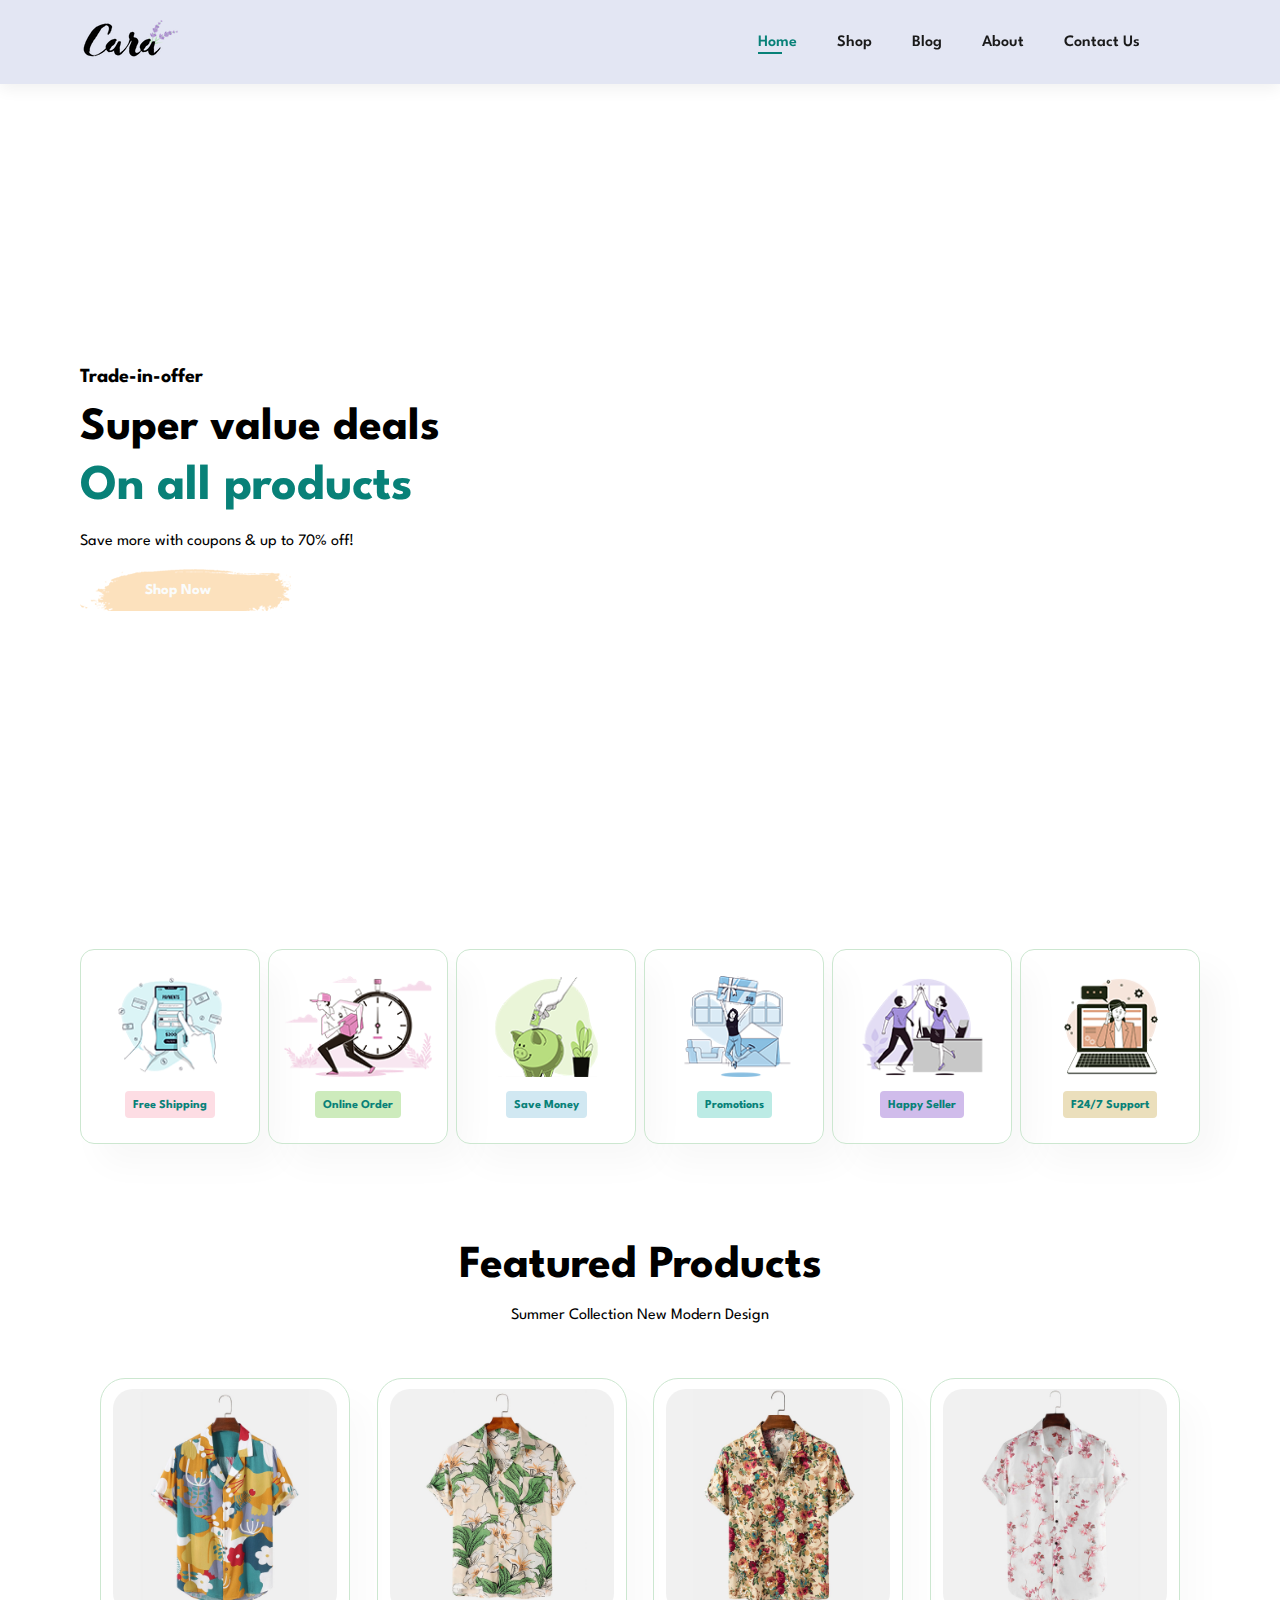
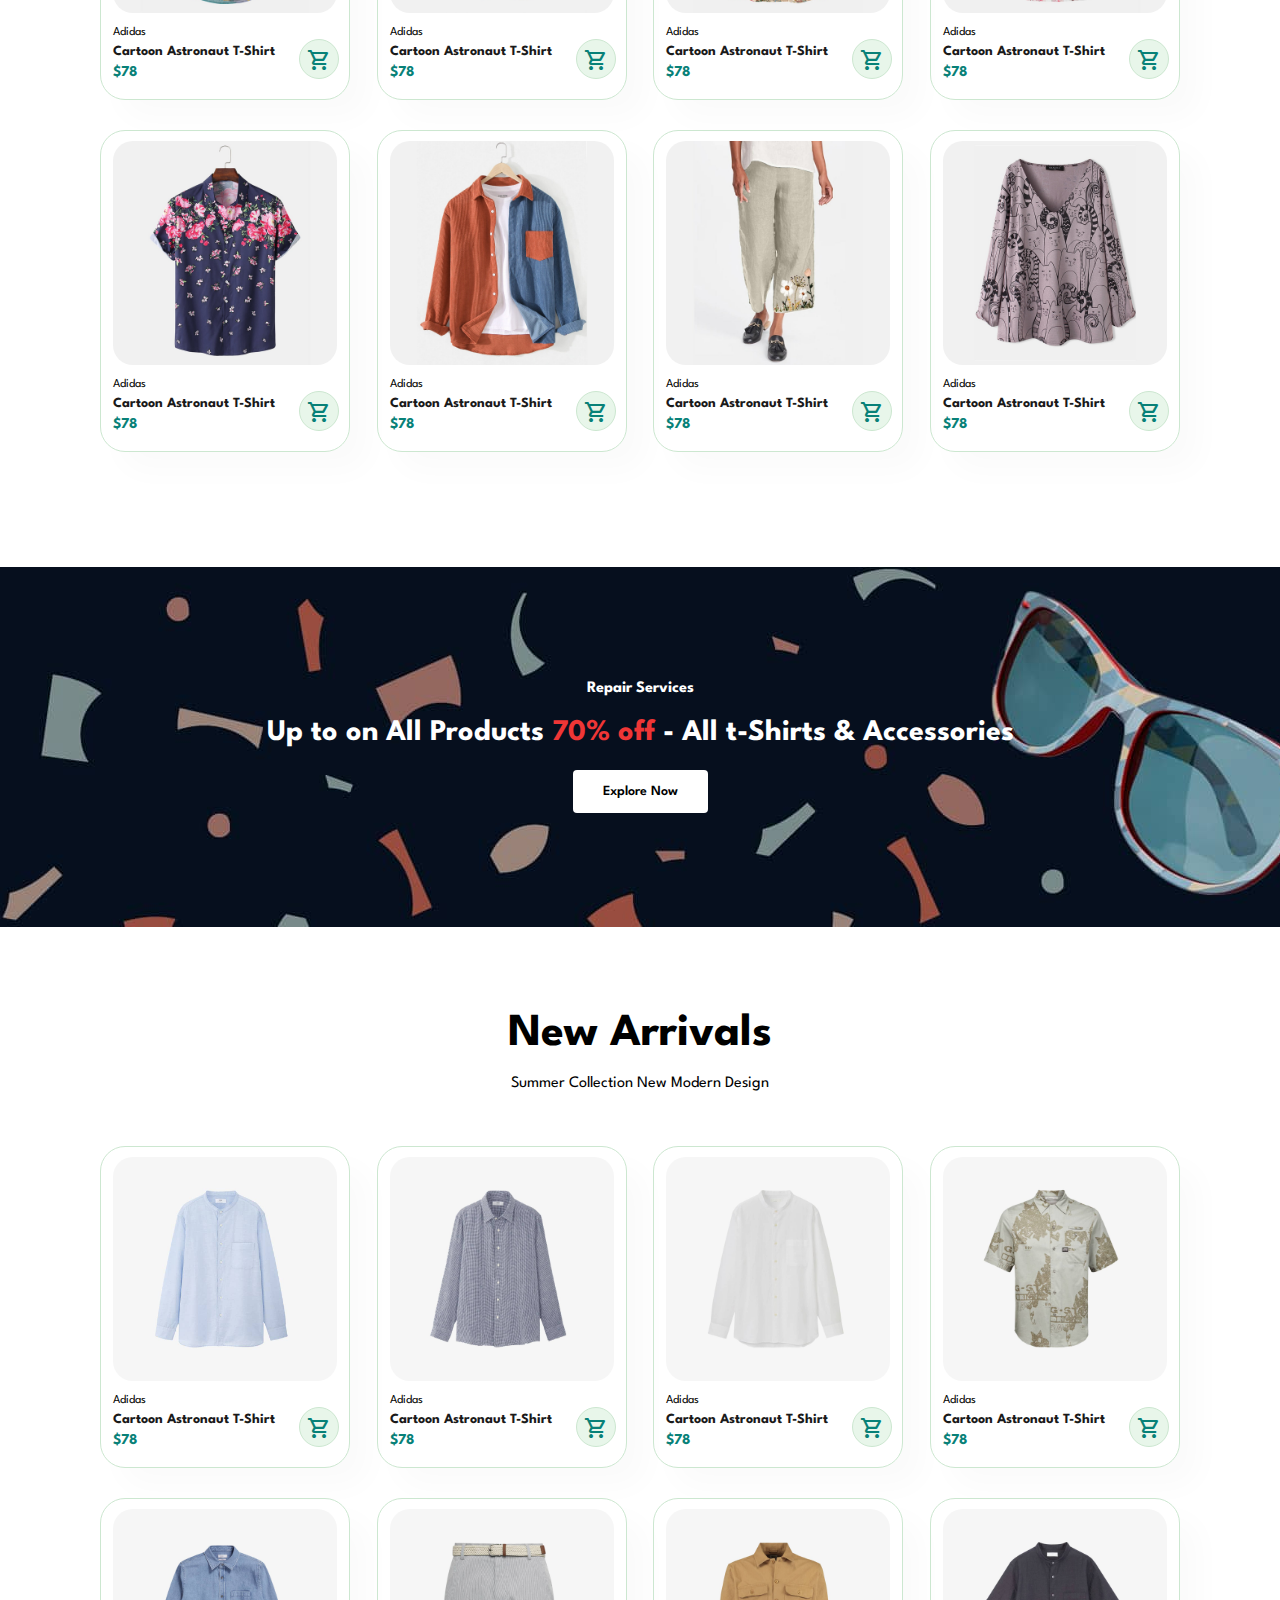
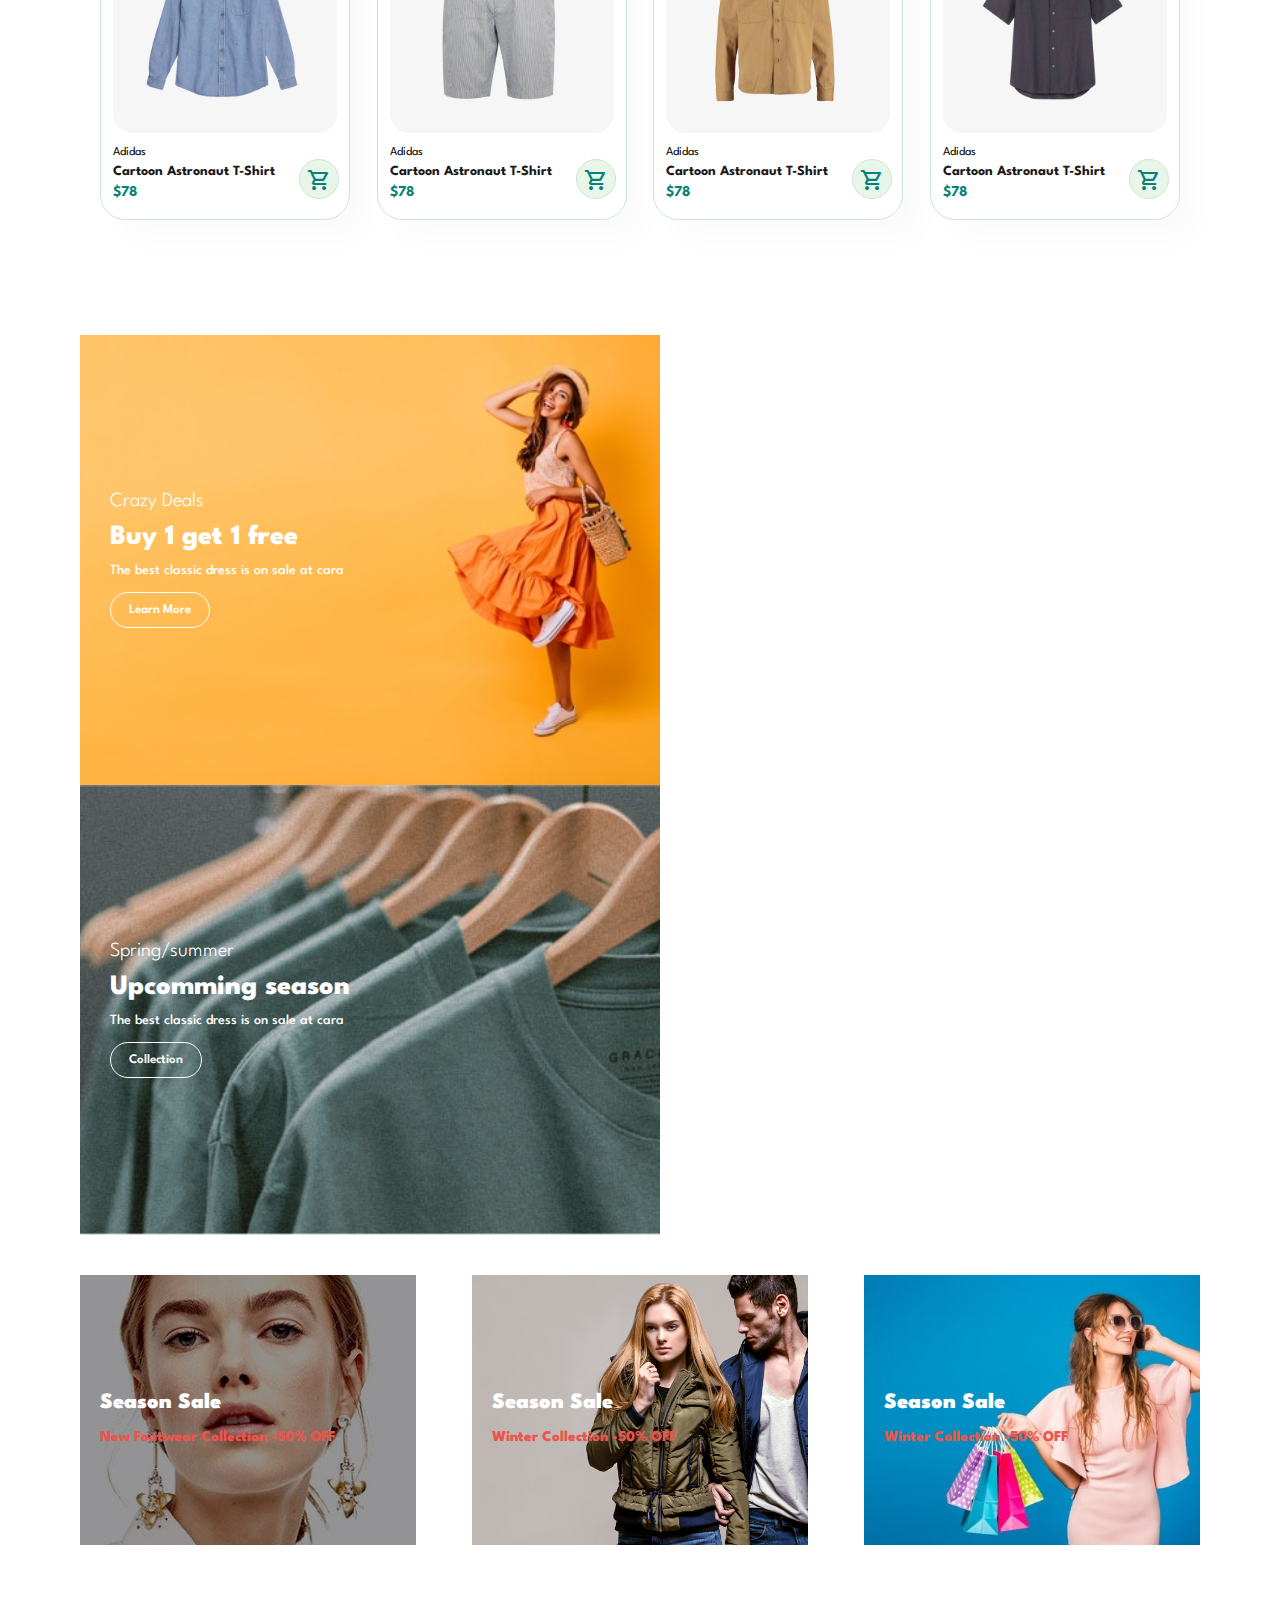
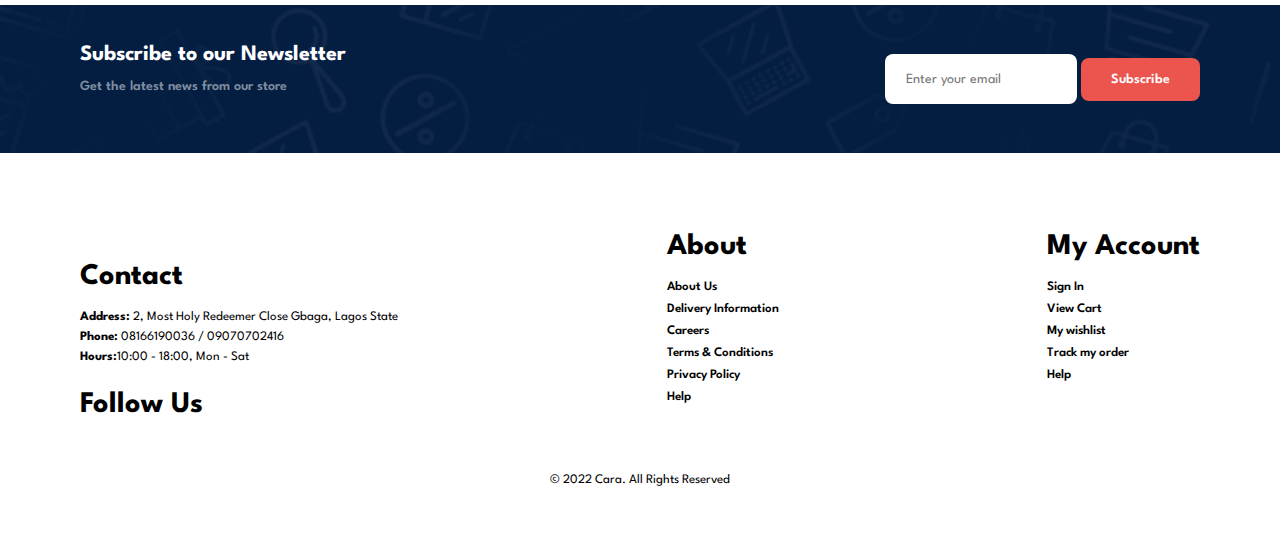
==== homepage.html @ c702d1a8 "first commit" ====
<!DOCTYPE html>
<html lang="en">

<head>
    <meta charset="UTF-8">
    <meta http-equiv="X-UA-Compatible" content="IE=edge">
    <meta name="viewport" content="width=device-width, initial-scale=1.0">
    <title>Ecommerce Tutorial</title>
    <script src="https://kit.fontawesome.com/392edcbb60.js" crossorigin="anonymous"></script>
    <link rel="stylesheet"
        href="https://fonts.googleapis.com/css2?family=Material+Symbols+Outlined:opsz,wght,FILL,GRAD@20..48,100..700,0..1,-50..200&icon_names=shopping_cart" />
    <link rel="stylesheet" href="style.css">
</head>

<body>
    <section id="header">
        <a href="#"><img src="img/logo.png" class="logo" alt=""></a>

        <div>
            <ul id="navbar">
                <li><a class="active" href="index.html">Home</a></li>
                <li><a href="shop.html">Shop</a></li>
                <li><a href="blog.html">Blog</a></li>
                <li><a href="about.html">About</a></li>
                <li><a href="contact.html">Contact Us</a></li>
                <li><a href="cart.html" class="car"><i class="fa-solid fa-cart-shopping"></i></a></li>
                <a href="#0" id="close"><i class="fa-regular fa-circle-xmark"></i></a>
            </ul>
        </div>
        <div id="mobile">          
            <a href="cart.html"><i class="fa-solid fa-shop"></i></a>
            <i id="bar" class="fas fa-outdent"></i>
        </div>
    </section>

    <section id="hero">
        <h4>Trade-in-offer</h4>
        <h2>Super value deals</h2>
        <h1> On all products</h1>
        <p>Save more with coupons & up to 70% off!</p>
        <button>Shop Now</button>
    </section>

    <section id="feature" class="section-p1">
        <div class="fe-box">
            <img src="img/features/f1.png" alt="">
            <h6>Free Shipping</h6>
        </div>
        <div class="fe-box">
            <img src="img/features/f2.png" alt="">
            <h6>Online Order</h6>
        </div>
        <div class="fe-box">
            <img src="img/features/f3.png" alt="">
            <h6>Save Money</h6>
        </div>
        <div class="fe-box">
            <img src="img/features/f4.png" alt="">
            <h6>Promotions</h6>
        </div>
        <div class="fe-box">
            <img src="img/features/f5.png" alt="">
            <h6>Happy Seller</h6>
        </div>
        <div class="fe-box">
            <img src="img/features/f6.png" alt="">
            <h6>F24/7 Support</h6>
        </div>
    </section>

    <section id="product1" class="section-p1">
        <h2>Featured Products</h2>
        <p>Summer Collection New Modern Design</p>
        <div class="pro-container">
            <div class="pro">
                <img src="img/products/f1.jpg" alt="">
                <div class="des">
                    <span>Adidas</span>
                    <h5>Cartoon Astronaut T-Shirt</h5>
                    <div class="star">
                        <i class="fas fa-star"></i>

                        <i class="fas fa-star"></i>

                        <i class="fas fa-star"></i>

                        <i class="fas fa-star"></i>

                        <i class="fas fa-star"></i>

                    </div>
                    <h4>$78</h4>
                </div>
                <a href="#"><span class="material-symbols-outlined cart">
                        shopping_cart
                    </span></a>
            </div>

            <div class="pro">
                <img src="img/products/f2.jpg" alt="">
                <div class="des">
                    <span>Adidas</span>
                    <h5>Cartoon Astronaut T-Shirt</h5>
                    <div class="star">
                        <i class="fas fa-star"></i>

                        <i class="fas fa-star"></i>

                        <i class="fas fa-star"></i>

                        <i class="fas fa-star"></i>

                        <i class="fas fa-star"></i>

                    </div>
                    <h4>$78</h4>
                </div>
                <a href="#"><span class="material-symbols-outlined cart">
                        shopping_cart
                    </span></a>
            </div>

            <div class="pro">
                <img src="img/products/f3.jpg" alt="">
                <div class="des">
                    <span>Adidas</span>
                    <h5>Cartoon Astronaut T-Shirt</h5>
                    <div class="star">
                        <i class="fas fa-star"></i>

                        <i class="fas fa-star"></i>

                        <i class="fas fa-star"></i>

                        <i class="fas fa-star"></i>

                        <i class="fas fa-star"></i>

                    </div>
                    <h4>$78</h4>
                </div>
                <a href="#"><span class="material-symbols-outlined cart">
                        shopping_cart
                    </span></a>
            </div>

            <div class="pro">
                <img src="img/products/f4.jpg" alt="">
                <div class="des">
                    <span>Adidas</span>
                    <h5>Cartoon Astronaut T-Shirt</h5>
                    <div class="star">
                        <i class="fas fa-star"></i>

                        <i class="fas fa-star"></i>

                        <i class="fas fa-star"></i>

                        <i class="fas fa-star"></i>

                        <i class="fas fa-star"></i>

                    </div>
                    <h4>$78</h4>
                </div>
                <a href="#"><span class="material-symbols-outlined cart">
                        shopping_cart
                    </span></a>
            </div>

            <div class="pro">
                <img src="img/products/f5.jpg" alt="">
                <div class="des">
                    <span>Adidas</span>
                    <h5>Cartoon Astronaut T-Shirt</h5>
                    <div class="star">
                        <i class="fas fa-star"></i>

                        <i class="fas fa-star"></i>

                        <i class="fas fa-star"></i>

                        <i class="fas fa-star"></i>

                        <i class="fas fa-star"></i>

                    </div>
                    <h4>$78</h4>
                </div>
                <a href="#"><span class="material-symbols-outlined cart">
                        shopping_cart
                    </span></a>
            </div>

            <div class="pro">
                <img src="img/products/f6.jpg" alt="">
                <div class="des">
                    <span>Adidas</span>
                    <h5>Cartoon Astronaut T-Shirt</h5>
                    <div class="star">
                        <i class="fas fa-star"></i>

                        <i class="fas fa-star"></i>

                        <i class="fas fa-star"></i>

                        <i class="fas fa-star"></i>

                        <i class="fas fa-star"></i>

                    </div>
                    <h4>$78</h4>
                </div>
                <a href="#"><span class="material-symbols-outlined cart">
                        shopping_cart
                    </span></a>
            </div>

            <div class="pro">
                <img src="img/products/f7.jpg" alt="">
                <div class="des">
                    <span>Adidas</span>
                    <h5>Cartoon Astronaut T-Shirt</h5>
                    <div class="star">
                        <i class="fas fa-star"></i>

                        <i class="fas fa-star"></i>

                        <i class="fas fa-star"></i>

                        <i class="fas fa-star"></i>

                        <i class="fas fa-star"></i>

                    </div>
                    <h4>$78</h4>
                </div>
                <a href="#"><span class="material-symbols-outlined cart">
                        shopping_cart
                    </span></a>
            </div>

            <div class="pro">
                <img src="img/products/f8.jpg" alt="">
                <div class="des">
                    <span>Adidas</span>
                    <h5>Cartoon Astronaut T-Shirt</h5>
                    <div class="star">
                        <i class="fas fa-star"></i>

                        <i class="fas fa-star"></i>

                        <i class="fas fa-star"></i>

                        <i class="fas fa-star"></i>

                        <i class="fas fa-star"></i>

                    </div>
                    <h4>$78</h4>
                </div>
                <a href="#"><span class="material-symbols-outlined cart">
                        shopping_cart
                    </span></a>
            </div>


        </div>
    </section>

    <section id="banner" class="section-m1">
        <h4>Repair Services</h4>
        <h2>Up to on All Products <span>70% off</span> - All t-Shirts & Accessories</h2>
        <button class="normal">Explore Now</button>
    </section>

    <section id="product1" class="section-p1">
        <h2>New Arrivals</h2>
        <p>Summer Collection New Modern Design</p>
        <div class="pro-container">
            <div class="pro">
                <img src="img/products/n1.jpg" alt="">
                <div class="des">
                    <span>Adidas</span>
                    <h5>Cartoon Astronaut T-Shirt</h5>
                    <div class="star">
                        <i class="fas fa-star"></i>

                        <i class="fas fa-star"></i>

                        <i class="fas fa-star"></i>

                        <i class="fas fa-star"></i>

                        <i class="fas fa-star"></i>

                    </div>
                    <h4>$78</h4>
                </div>
                <a href="#"><span class="material-symbols-outlined cart">
                        shopping_cart
                    </span></a>
            </div>

            <div class="pro">
                <img src="img/products/n2.jpg" alt="">
                <div class="des">
                    <span>Adidas</span>
                    <h5>Cartoon Astronaut T-Shirt</h5>
                    <div class="star">
                        <i class="fas fa-star"></i>

                        <i class="fas fa-star"></i>

                        <i class="fas fa-star"></i>

                        <i class="fas fa-star"></i>

                        <i class="fas fa-star"></i>

                    </div>
                    <h4>$78</h4>
                </div>
                <a href="#"><span class="material-symbols-outlined cart">
                        shopping_cart
                    </span></a>
            </div>

            <div class="pro">
                <img src="img/products/n3.jpg" alt="">
                <div class="des">
                    <span>Adidas</span>
                    <h5>Cartoon Astronaut T-Shirt</h5>
                    <div class="star">
                        <i class="fas fa-star"></i>

                        <i class="fas fa-star"></i>

                        <i class="fas fa-star"></i>

                        <i class="fas fa-star"></i>

                        <i class="fas fa-star"></i>

                    </div>
                    <h4>$78</h4>
                </div>
                <a href="#"><span class="material-symbols-outlined cart">
                        shopping_cart
                    </span></a>
            </div>

            <div class="pro">
                <img src="img/products/n4.jpg" alt="">
                <div class="des">
                    <span>Adidas</span>
                    <h5>Cartoon Astronaut T-Shirt</h5>
                    <div class="star">
                        <i class="fas fa-star"></i>

                        <i class="fas fa-star"></i>

                        <i class="fas fa-star"></i>

                        <i class="fas fa-star"></i>

                        <i class="fas fa-star"></i>

                    </div>
                    <h4>$78</h4>
                </div>
                <a href="#"><span class="material-symbols-outlined cart">
                        shopping_cart
                    </span></a>
            </div>

            <div class="pro">
                <img src="img/products/n5.jpg" alt="">
                <div class="des">
                    <span>Adidas</span>
                    <h5>Cartoon Astronaut T-Shirt</h5>
                    <div class="star">
                        <i class="fas fa-star"></i>

                        <i class="fas fa-star"></i>

                        <i class="fas fa-star"></i>

                        <i class="fas fa-star"></i>

                        <i class="fas fa-star"></i>

                    </div>
                    <h4>$78</h4>
                </div>
                <a href="#"><span class="material-symbols-outlined cart">
                        shopping_cart
                    </span></a>
            </div>

            <div class="pro">
                <img src="img/products/n6.jpg" alt="">
                <div class="des">
                    <span>Adidas</span>
                    <h5>Cartoon Astronaut T-Shirt</h5>
                    <div class="star">
                        <i class="fas fa-star"></i>

                        <i class="fas fa-star"></i>

                        <i class="fas fa-star"></i>

                        <i class="fas fa-star"></i>

                        <i class="fas fa-star"></i>

                    </div>
                    <h4>$78</h4>
                </div>
                <a href="#"><span class="material-symbols-outlined cart">
                        shopping_cart
                    </span></a>
            </div>

            <div class="pro">
                <img src="img/products/n7.jpg" alt="">
                <div class="des">
                    <span>Adidas</span>
                    <h5>Cartoon Astronaut T-Shirt</h5>
                    <div class="star">
                        <i class="fas fa-star"></i>

                        <i class="fas fa-star"></i>

                        <i class="fas fa-star"></i>

                        <i class="fas fa-star"></i>

                        <i class="fas fa-star"></i>

                    </div>
                    <h4>$78</h4>
                </div>
                <a href="#"><span class="material-symbols-outlined cart">
                        shopping_cart
                    </span></a>
            </div>

            <div class="pro">
                <img src="img/products/n8.jpg" alt="">
                <div class="des">
                    <span>Adidas</span>
                    <h5>Cartoon Astronaut T-Shirt</h5>
                    <div class="star">
                        <i class="fas fa-star"></i>

                        <i class="fas fa-star"></i>

                        <i class="fas fa-star"></i>

                        <i class="fas fa-star"></i>

                        <i class="fas fa-star"></i>

                    </div>
                    <h4>$78</h4>
                </div>
                <a href="#"><span class="material-symbols-outlined cart">
                        shopping_cart
                    </span></a>
            </div>


        </div>
    </section>

    <section id="sm-banner" class="section-p1">
        <div class="banner-box">
            <h4>Crazy Deals</h4>
            <h2>Buy 1 get 1 free</h2>
            <span>The best classic dress is on sale at cara</span>
            <button class="white">Learn More</button>
        </div>

        <div class="banner-box banner-box2">
            <h4>Spring/summer</h4>
            <h2>Upcomming season</h2>
            <span>The best classic dress is on sale at cara</span>
            <button class="white">Collection</button>
        </div>
    </section>

    <section id="banner3">
        <div class="banner-box">
            <h2>Season Sale</h2>
            <h3>New Footwear Collection -50% OFF</h3>
        </div>

        <div class="banner-box banner-box2">
            <h2>Season Sale</h2>
            <h3>Winter Collection -50% OFF</h3>
        </div>

        <div class="banner-box banner-box3">
            <h2>Season Sale</h2>
            <h3>Winter Collection -50% OFF</h3>
        </div>
    </section>

    <section id="newsletter" class="section-p1 section-m1">
        <div class="newstext">
            <h4>Subscribe to our Newsletter</h4>
            <p>Get the latest news from our store</p>
        </div>
        <div class="form">
            <input type="email" placeholder="Enter your email">
            <button class="normal">Subscribe</button>
        </div>
    </section>

    <footer class="section-p1">
        <div class="col">
            <img class="logo " src="clothes/logo.png" alt="">
            <h4>Contact</h4>
            <p><strong>Address:</strong> 2, Most Holy Redeemer Close Gbaga, Lagos State </p>
            <p><strong>Phone:</strong> 08166190036 / 09070702416</p>
            <p><strong>Hours:</strong>10:00 - 18:00, Mon - Sat</p>
            <div class="follow">
                <h4>Follow Us</h4>
                <div class="icon">
                    <i class="fab fa-facebook-f"></i>
                    <i class="fab fa-instagram"></i>
                    <i class="fab fa-twitter"></i>
                    <i class="fab fa-youtube"></i>
                    <i class="fab fa-pinterest-p"></i>
                </div>
            </div>
        </div>

        <div class="col">
            <h4>About</h4>
            <a href="#">About Us</a>
            <a href="#">Delivery Information</a>
            <a href="#">Careers</a>
            <a href="#">Terms & Conditions</a>
            <a href="#">Privacy Policy</a>
            <a href="#">Help</a>
        </div>

        <div class="col">
            <h4>My Account</h4>
            <a href="#">Sign In</a>
            <a href="#">View Cart</a>
            <a href="#">My wishlist</a>
            <a href="#">Track my order</a>
            <a href="#">Help</a>
        </div>

      
        <div class="copyright">
            <p>&copy; 2022 Cara. All Rights Reserved</p>
        </div>

    </footer>


    <script src="script.js"></script>
</body>

</html>
---- style.css ----
@import url("https://fonts.googleapis.com/css2?family=Spartan:wght@100;200;300;400;500;600;700;800;900&display=swap");
* {
  margin: 0;
  padding: 0;
  box-sizing: border-box;
  font-family: "Spartan", sans-serif;
}

html {
  scroll-behavior: smooth;
}

/* Global Styles */

h1 {
  font-size: 50px;
  line-height: 64px;
  color: #222;
}

h2 {
  font-size: 46px;
  line-height: 54px;
  color: #222;
}

h4 {
  font-size: 20px;
  color: #222;
}

h6 {
  font-weight: 700;
  font-size: 12px;
}

p {
  font-size: 16px;
  color: #465b52;
  margin: 15px 0 20px 0;
}

.section-p1 {
  padding: 40px 80px;
}

*{
    margin: 0;
    padding: 0;
    box-sizing: border-box;

}

h1{
    font-size: 50px;
    line-height: 64px;
    color: aqua;
}

h2{
    font-size: 46px;
    line-height: 54px;
    color: #000000;
}

h4{
    font-size: 20px;
    color:black;
}

h6{
    font-weight: 700;
    font-size:  12px;

}

p{
    font-size: 16px;
    color: black;
    margin: 15px 0 20px 0;
}

.section-p1{
    padding: 40px 80px;
}

.section-m1{
    margin: 40px 0;
}

button.normal{
    font-size: 14px;
    font-weight: 600;
    padding: 15px 30px;
    color: #10e468;
    background-color: #4f0ceb;
    border-radius: 25px;
    cursor: pointer;
    border: none;
    outline: none;
    transition: background-color 0.3s ease;
}

button.white {
    font-size: 13px;
    font-weight: 600;
    padding: 11px 18px;
    color: #ffffff;
    background-color: transparent;
    border-radius: 25px;
    cursor: pointer;
    border: 1px solid #fff;
    outline: none;
    transition: 0.3s;
    
}

button.white:hover{
    color: #000;
    transform: translateY(5px);
    background-color:#fff;
    font-family: 'Arial Narrow Bold';
    border: none;
}

body{
    width: 100%;
}





#mobile{
    display: none;
    align-items: center;
}

#close{
    display: none;
}

#feature .fe-box {
    width: 180px;
    text-align: center;
    padding: 25px 15px;
    box-shadow: 10px 0 5px rgba(0, 0, 0, 0.07);
    border: 1px solid #dadbdb; 
    border-radius: 25px;
    margin: 15px 0;
    
}

#feature .fe-box:hover{
    box-shadow: 10px 0 5px rgba(0, 0, 0, 0.25);

}

#feature .fe-box img{
    width: 100%;
    margin-bottom: 10px;
}
#feature .fe-box h6{
    display: inline-block;
    padding: 9px 25px 6px 25px;
    line-height: 1;
    border-radius: 25px;
    color: black;
    background-color: aqua;
}

#feature .fe-box:nth-child(2) h6{
    background-color: #eb700c;
}

#feature .fe-box:nth-child(3) h6{
    background-color: #f3b406;
}

#feature .fe-box:nth-child(4) h6{
    background-color: #10e468;
}

#feature .fe-box:nth-child(5) h6{
    background-color: #ff993394;
}   

#feature .fe-box:nth-child(6) h6{
    background-color: #4f0ceb;
}

.img{
    position: absolute;
    min-width: 344px;
    left: 60%;
    bottom: -8%;
}

#product1 {
    text-align: center;
}

#product1 .pro-container {
    display: flex;
    justify-content: space-between;
    padding: 20px;
    flex-wrap: wrap;
}
#product1 .pro {
    width: 23%;
    min-width: 250px;
    padding: 10px 12px;
    border: 1px solid #cbcece;
    border-radius: 25px;
    cursor: pointer;
    box-shadow: 10px 0 5px rgba(0, 0, 0, 0.07);
    margin: 15px 0;
    transition: 0.2s ease;
    position: relative; 
}
 
#product1 .pro:hover{
    box-shadow: 10px 0 5px rgba(0, 0, 0, 0.25);
    transform: translateY(5px);
}

#product1 .pro img{
    width: 100%;
    border-radius: 20px;

}

#product1 .pro .des{
    text-align: start;
    padding: 10px 0;
}

#product1 .pro .des span{
    color: #606063;
    font-size: 12px;
}
#product1 .pro .des h5{
    padding-top: 7px;
    color: #1a1a1a;
    font-size: 14px;

}

#product1 .pro .des i{
    font-size: 12px;
    color: rgb(243, 181, 25);
}

#product1 .pro .des h4{
    padding-top: 7px;
    font-size: 15px;
    font-weight: 700;
    color: #088178;
}
#product1 .pro .dog{
    width: 40px;
    height: 40px;
    line-height: 40px;
    border-radius: 50px;
    background: #1bd5db;
    font-weight: 500;
    color: #c3d423;
    box-shadow: 5px 0 5px rgba(0, 0, 0, 0.281);
    border: 1px solid #20027434;
    position: absolute;
    bottom: 20px;
    right: 10px;

}


footer{
    display: flex;
    flex-wrap: wrap;
    justify-content: space-between;
}

footer .col{
    display: flex;
    flex-direction: column;
    align-items: flex-start;
    margin-bottom: 20px;
}

footer .logo{
    margin-bottom: 30px;
}

footer h4{
    font-size: 30px;
    padding-bottom: 20px;
}

footer p{
    font-size: 13px;
    margin: 0 0 8px 0;
}

footer a {
    font-size: 13px;
    text-decoration: none;
    color: #000;
    margin-bottom: 10px;
    font-weight: 600;
}

footer .follow{
    margin-top: 20px;
}

footer .copyright{
    text-align: center;
    width: 100%;
}

@media (max-width:799px) {

    .section-p1 {
        padding: 40px 40px;
    }
    #navbar {
        display: flex;
        flex-direction: column;
        align-items: flex-start;
        justify-content: flex-start;
        position: fixed;
        top: 0;
        right: -300px;
        height: 50vh;
        width: 300px;
        background-color: #E3E6F3;
        box-shadow: 0 40px 60px rgba(0, 0, 0, 0.07);
        padding: 80px 0 0 10px;
        transition: 0.3s;
    }

    #navbar.active{
        right: 0px;
    }
    #navbar li{
        margin-bottom: 25px;
    }

    #mobile{
        display: flex;
        align-items: center;
    }

    #mobile i{
        color: #1a1a1a;
        font-size: 24px;
        padding-left: 20px;
    }

    #close{
        display: initial;
        position: absolute;
        top: 30px;
        left: 30px;
        color: #000;
        font-size: 24px;
    }

    #lg-bag{
        display: none;
    }

    #hero {
        height: 70vh;
        padding: 0 80px;
        background-position: top 30% right 30%;
    }

    #feature {
        justify-content:center;
    }

    #feature .fe-box {
        margin: 15px 15px;
    }

    #product1 .pro-container {
        justify-content: center;
    }

    #product1 .pro {
        margin: 25px;
    }

    #banner {
        height: 30vh;
    }

    #sm-banner .banner-box {
        min-width: 100%;
        height: 30vh;
        margin-bottom: 20px;
    }

    #banner3 {
        padding: 0 40px;
        margin: 2px;
    }

    #banner3 .banner-box {
        width: 28%;
    }

    #newsletter .form {
        
        width: 70%;
    }
}

@media (max-width: 477px) {
    .section-p1 {
        padding: 20px;
    }

    #header {
        padding: 10px 30px;
    }

    #hero {
        padding: 0 20px;
        background-position: 60%;
    }

    h1 {
        font-size: 40px;
    }

    h2 {
        font-size: 30px;
    }

    #feature .fe-box {
        width: 150px;
        margin: 0 0 15px 0;
    }

    #feature {
        justify-content: space-around;
    }

    #product1 .pro {
        width: 100%;
    }

    #banner {
        height: 40vh;
    }

    #sm-banner .banner-box {
        height: 40vh;
    }

    #banner3 {
        padding: 0 20px;
    }

    #banner3 .banner-box {
        width: 100%;
    }

    #newsletter {
        padding: 40px 20px;
    }

    #newsletter .form {
        width: 100%;
    }


}
   
.section-m1 {
  margin: 40px 0;
}

body {
  width: 100%;
}

#header {
  display: flex;
  justify-content: space-between;
  align-items: center;
  padding: 20px 80px;
  background-color: #e3e6f3;
  box-shadow: 0 5px 15px rgba(0, 0, 0, 0.06);
  z-index: 999;
  position: sticky;
  top: 0;
  left: 0;
}

#navbar {
  display: flex;
  align-items: center;
  justify-content: center;
}

#navbar li {
  list-style: none;
  padding: 0 20px;
  position: relative;
}


#navbar li a {
  text-decoration: none;
  color: #1a1a1a;
  font-weight: 600;
  font-size: 16px;
  transition: 0.3s ease;
}

#navbar li a:hover,
#navbar li a.active {
  color: #088178;
}

#navbar li a.active::after,
#navbar li a:hover::after {
  content: "";
  width: 30%;
  height: 2px;
  background-color: #088178;
  position: absolute;
  left: 20px;
  bottom: -4px;
}

#hero2{
  background-image: url("arrangement-black-friday-elements-with-copy-space.jpg");
  height: 90vh;
  width: 100%;
  background-position: top 25% right 0;
  background-size: cover;
  padding: 0 80px;
  display: flex;
  justify-content: center;
  flex-direction: column;
  align-items: flex-start;
}

#hero {
  background-image: url("img/banner/banner.jpg");
  height: 90vh;
  width: 100%;
  background-position: top 25% right 0;
  background-size: cover;
  padding: 0 80px;
  display: flex;
  justify-content: center;
  flex-direction: column;
  align-items: flex-start;
}

#hero h4 {
  padding-bottom: 15px;
}

#hero h1 {
  color: #088178;
}

#hero button,
#hero2 button {
  background-image: url("img/button.png");
  background-color: transparent;
  color: #fafcfc;
  border: none;
  padding: 14px 80px 14px 65px;
  background-repeat: no-repeat;
  cursor: pointer;
  font-size: 15px;
  font-weight: 700;
}

#feature .fe-box {
  width: 180px;
  text-align: center;
  padding: 25px 15px;
  box-shadow: 20px 20px 34px rgba(0, 0, 0, 0.03);
  border: 1px solid #cce7d0;
  border-radius: 14px;
  margin: 15px 0;
}

#feature .fe-box:hover {
  box-shadow: 10px 10px 54px rgba(0, 0, 0, 0.03);
}
#feature .fe-box img {
  width: 100%;
  margin-bottom: 10px;
}

#feature {
  display: flex;
  justify-content: space-between;
  flex-wrap: wrap;
  align-items: center;
}

#feature .fe-box h6 {
  display: inline-block;
  padding: 9px 8px 6px 8px;
  line-height: 1;
  border-radius: 4px;
  color: #088178;
  background-color: #fddde4;
}

#feature .fe-box:nth-child(2) h6 {
  background-color: #cdebbc;
}

#feature .fe-box:nth-child(3) h6 {
  background-color: #d1e8f2;
}

#feature .fe-box:nth-child(4) h6 {
  background-color: #bcebe5;
}

#feature .fe-box:nth-child(5) h6 {
  background-color: #d0bceb;
}

#feature .fe-box:nth-child(6) h6 {
  background-color: #ebdfbc;
}

#product1 {
  text-align: center;
}

#product1 .pro {
  width: 23%;
  min-width: 250px;
  padding: 10px 12px;
  border: 1px solid #cce7d0;
  border-radius: 25px;
  cursor: pointer;
  box-shadow: 20px 20px 30px rgba(0, 0, 0, 0.02);
  margin: 15px 0;
  transition: 0.2s ease;
  position: relative;
}
#product1 .pro:hover {
  box-shadow: 20px 20px 30px rgba(0, 0, 0, 0.06);
}

#product1 .pro img {
  width: 100%;
  border-radius: 20px;
}

#product1 .pro .des {
  text-align: start;
  padding: 10px 0;
}

#product1 .pro .des span {
  display: block;
  font-size: 14px;
  color: #060603;
  font-size: 12px;
}

#product1 .pro .des h5 {
  padding-top: 7px;
  font-size: 14px;
  color: #1a1a1a;
}

#product1 .pro .des i {
  font-size: 12px;
  color: rgb(243, 181, 25);
}

#product1 .pro .des h4 {
  padding-top: 7px;
  font-size: 15px;
  font-weight: 700;
  color: #088178;
}

#product1 .pro .cart {
  width: 40px;
  height: 40px;
  line-height: 40px;
  border-radius: 50px;
  background-color: #e8f6ea;
  font-weight: 500;
  color: #088178;
  border: 1px solid #cce7d0;
  position: absolute;
  bottom: 20px;
  right: 10px;
}

#product1 .pro-container {
  display: flex;
  justify-content: space-between;
  padding-top: 20px;
  flex-wrap: wrap;
}

#banner {
  display: flex;
  flex-direction: column;
  justify-content: center;
  align-items: center;
  text-align: center;
  background-image: url("img/banner/b2.jpg");
  width: 100%;
  height: 40vh;
  background-size: cover;
  background-position: center;
}

#banner h4 {
  color: #fff;
  font-size: 16px;
}

#banner h2 {
  color: #fff;
  font-size: 30px;
  padding: 10px 0;
}

#banner h2 span {
  color: #ef3636;
}

button.normal {
  font-size: 14px;
  font-weight: 600;
  padding: 15px 30px;
  cursor: pointer;
  color: #000;
  background-color: #fff;
  border-radius: 4px;
  border: none;
  outline: none;
  transition: 0.5s;
}

#banner button:hover {
  background-color: #088178;
  color: #fff;
}

#sm-banner {
  display: flex;
  justify-content: space-between;
  flex-wrap: wrap;
}

#sm-banner .banner-box {
  display: flex;
  flex-direction: column;
  justify-content: center;
  align-items: flex-start;
  background-image: url("img/banner/b17.jpg");
  min-width: 580px;
  height: 50vh;
  background-size: cover;
  background-position: center;
  padding: 30px;
}

#sm-banner .banner-box2 {
  background-image: url("img/banner/b10.jpg");
}

#sm-banner h4 {
  color: #fff;
  font-size: 20px;
  font-weight: 300;
}

#sm-banner h2 {
  color: #fff;
  font-size: 28px;
  font-weight: 800;
}

#sm-banner span {
  color: #fff;
  font-size: 14px;
  font-weight: 500;
  padding-bottom: 15px;
}

button.white {
  font-size: 13px;
  font-weight: 600;
  padding: 11px 18px;
  cursor: pointer;
  color: #fff;
  background-color: transparent;
  border: 1px solid #fff;
  outline: none;
  transition: 0.5s;
}

#sm-banner .banner-box:hover button {
  background-color: #088178;
  color: white;
  border: 1px solid #088178;
}

#banner3 {
  display: flex;
  justify-content: space-between;
  flex-wrap: wrap;
  padding: 0 80px;
}

#banner3 .banner-box {
  display: flex;
  flex-direction: column;
  justify-content: center;
  align-items: flex-start;
  background-image: url("img/banner/b7.jpg");
  min-width: 30%;
  height: 30vh;
  background-size: cover;
  background-position: center;
  padding: 20px;
  margin-bottom: 20px;
}

#banner3 .banner-box2 {
  background-image: url("img/banner/b4.jpg");
}

#banner3 .banner-box3 {
  background-image: url("img/banner/b18.jpg");
}

#banner3 h2 {
  color: #fff;
  font-size: 22px;
  font-weight: 900;
}

#banner3 h3 {
  color: #ec544e;
  font-size: 15px;
  font-weight: 800;
}

#newsletter {
  display: flex;
  justify-content: space-between;
  align-items: center;
  flex-wrap: wrap;
  background-image: url("img/banner/b14.png");
  background-position: 20% 30%;
  background-size: cover;
  background-repeat: no-repeat;
  background-color: #041e42;
}

#newsletter h4 {
  color: #fff;
  font-size: 22px;
  font-weight: 700;
}

#newsletter p {
  color: #818ea0;
  font-size: 14px;
  font-weight: 600;
}

#newsletter input {
  height: 3.125rem;
  padding: 0 1.25rem;
  font-size: 14px;
  border: 1px solid transparent;
  border-radius: 0.5rem;
  outline: none;
}

#newsletter button {
  background-color: #ec544e;
  color: #fff;
  font-size: 14px;
  font-weight: 600;
  padding: 15px 30px;
  border: none;
  border-radius: 0.5rem;
}

footer{
  display: flex;
  flex-wrap: wrap;
  justify-content: space-between;
}

footer .col{
  display: flex;
  flex-direction: column;
  align-items: flex-start;
  margin-bottom: 20px;
}

footer .logo{
  margin-bottom: 30px;
}

footer h4{
  font-size: 30px;
  padding-bottom: 20px;
}

footer p{
  font-size: 13px;
  margin: 0 0 8px 0;
}

footer a {
  font-size: 13px;
  text-decoration: none;
  color: #000;
  margin-bottom: 10px;
}

footer .follow{
  margin-top: 20px;
}

footer .follow i{
  color: #606063;
  padding-right: 4px;
  cursor: pointer;
}


footer .copyright{
  text-align: center;
  width: 100%;
}

@media (max-width:799px) {
 #navbar .car{
  display: none;
 }
  .section-p1 {
      padding: 40px 40px;
  }
  #navbar {
      display: flex;
      flex-direction: column;
      align-items: flex-start;
      justify-content: flex-start;
      position: fixed;
      top: 0;
      right: -300px;
      height: 100vh;
      width: 300px;
      background-color: #E3E6F3;
      box-shadow: 0 40px 60px rgba(0, 0, 0, 0.07);
      padding: 80px 0 0 10px;
      transition: 0.3s;
  }

  #navbar.active{
      right: 0px;
  }
  #navbar li{
      margin-bottom: 25px;
  }

  #mobile{
      display: flex;
      align-items: center;
  }

  #mobile i{
      color: #1a1a1a;
      font-size: 24px;
      padding-left: 20px;
  }

  #close{
      display: initial;
      position: absolute;
      top: 30px;
      left: 30px;
      color: #000;
      font-size: 24px;
  }

  #lg-bag{
      display: none;
  }

  #hero {
      height: 70vh;
      padding: 0 80px;
      background-position: top 30% right 30%;
  }

  #feature {
      justify-content:center;
  }

  #feature .fe-box {
      margin: 15px 15px;
  }

  #product1 .pro-container {
      justify-content: center;
  }

  #product1 .pro {
      margin: 25px;
  }

  #banner {
      height: 30vh;
  }

  #sm-banner .banner-box {
      min-width: 100%;
      height: 30vh;
      margin-bottom: 20px;
  }

  #banner3 {
      padding: 0 40px;
      margin: 2px;
  }

  #banner3 .banner-box {
      width: 28%;
  }

  #newsletter .form {
      
      width: 70%;
  }
}

@media (max-width: 477px) {
  .section-p1 {
      padding: 20px;
  }

  #header {
      padding: 10px 30px;
  }

  #hero {
      padding: 0 20px;
      background-position: 60%;
  }

  h1 {
      font-size: 40px;
  }

  h2 {
      font-size: 30px;
  }

  #feature .fe-box {
      width: 150px;
      margin: 0 0 15px 0;
  }

  #feature {
      justify-content: space-around;
  }

  #product1 .pro {
      width: 100%;
  }

  #banner {
      height: 40vh;
  }

  #sm-banner .banner-box {
      height: 40vh;
  }

  #banner3 {
      padding: 0 20px;
  }

  #banner3 .banner-box {
      width: 100%;
  }

  #newsletter {
      padding: 40px 20px;
  }

  #newsletter .form {
      width: 100%;
  }


}
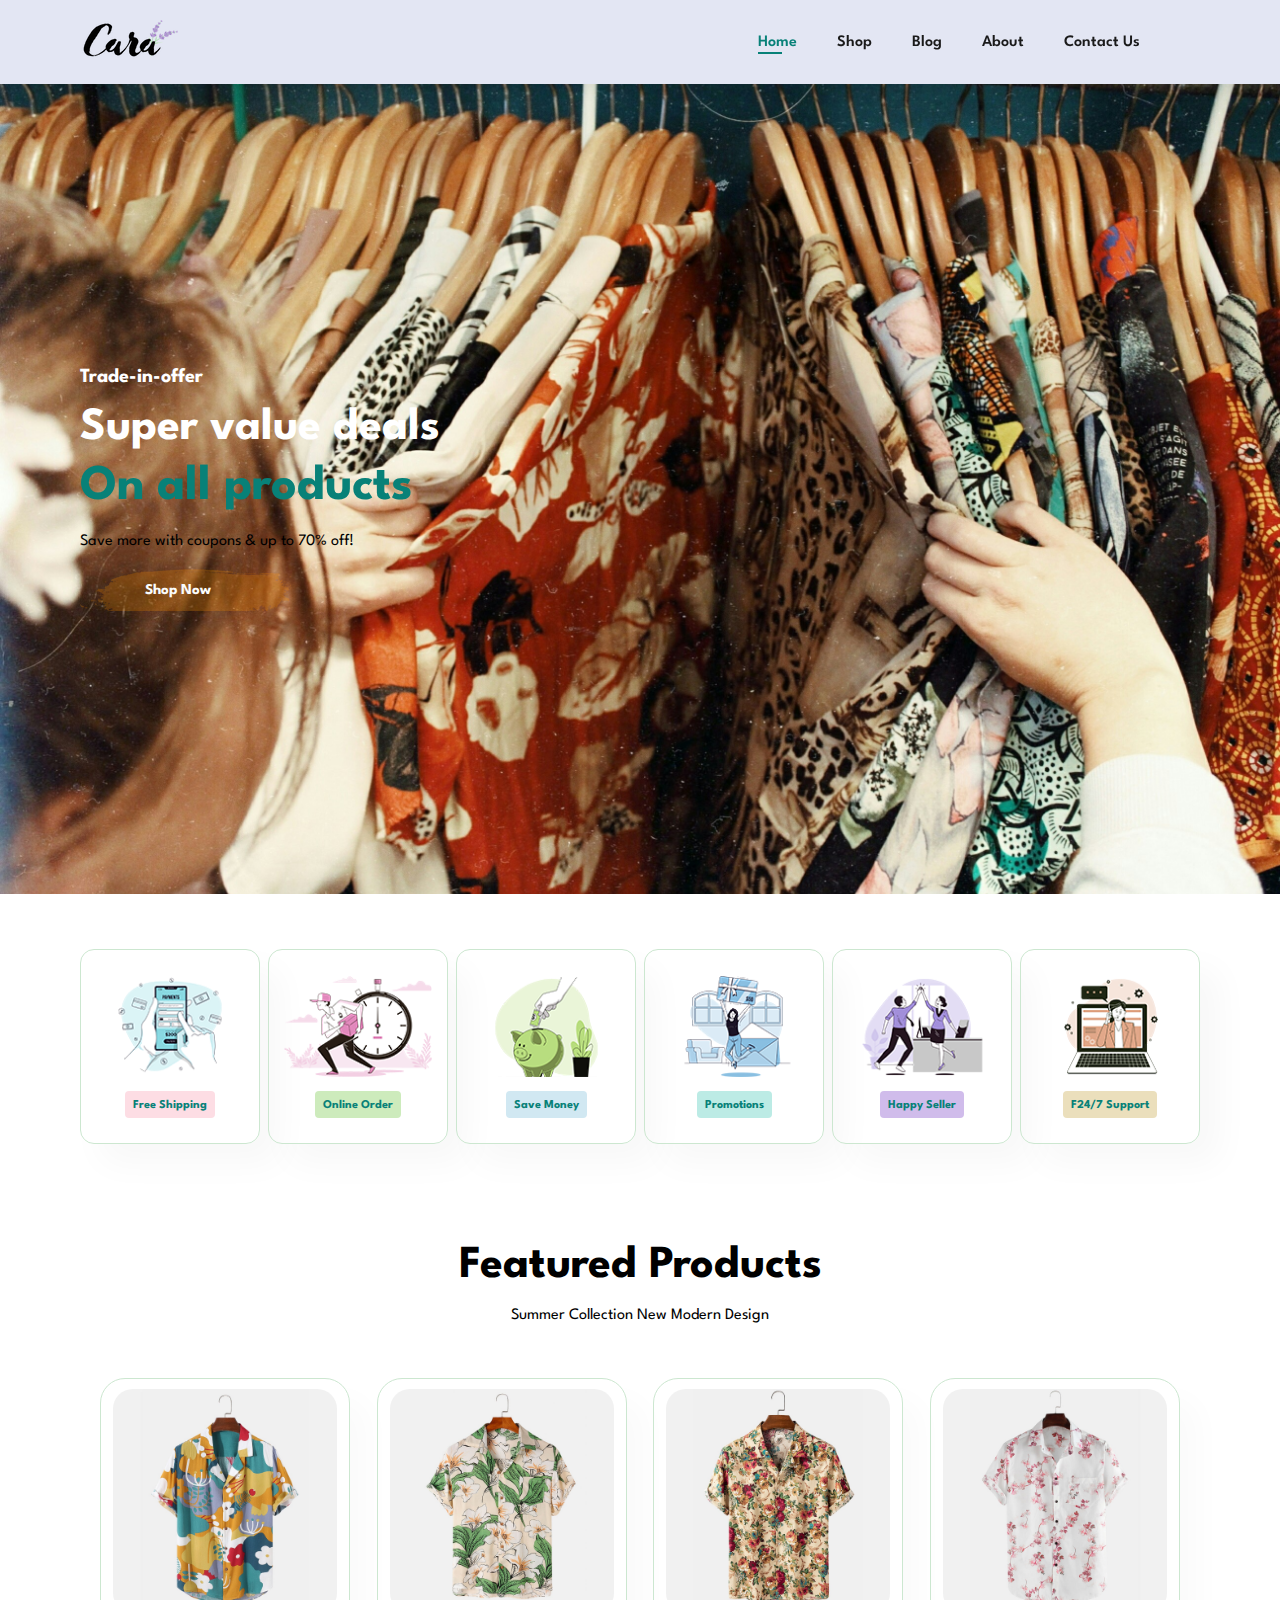
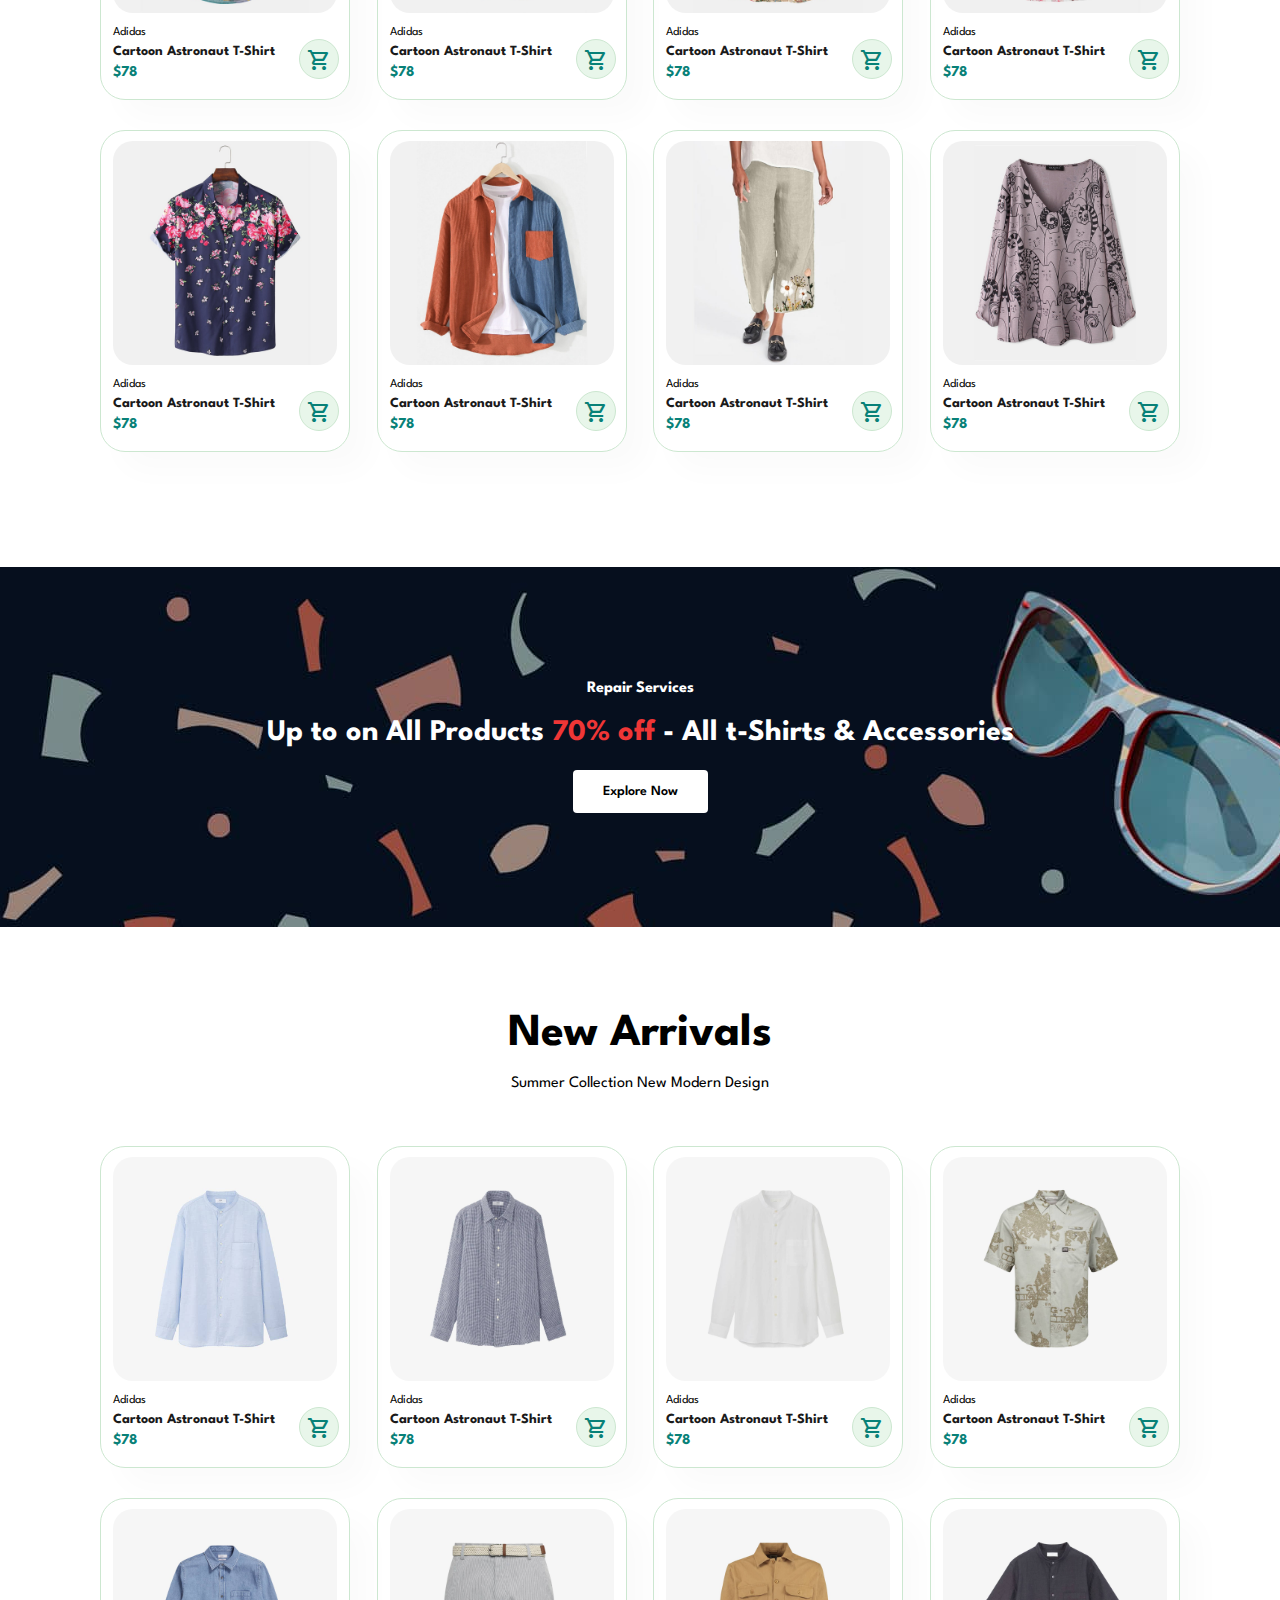
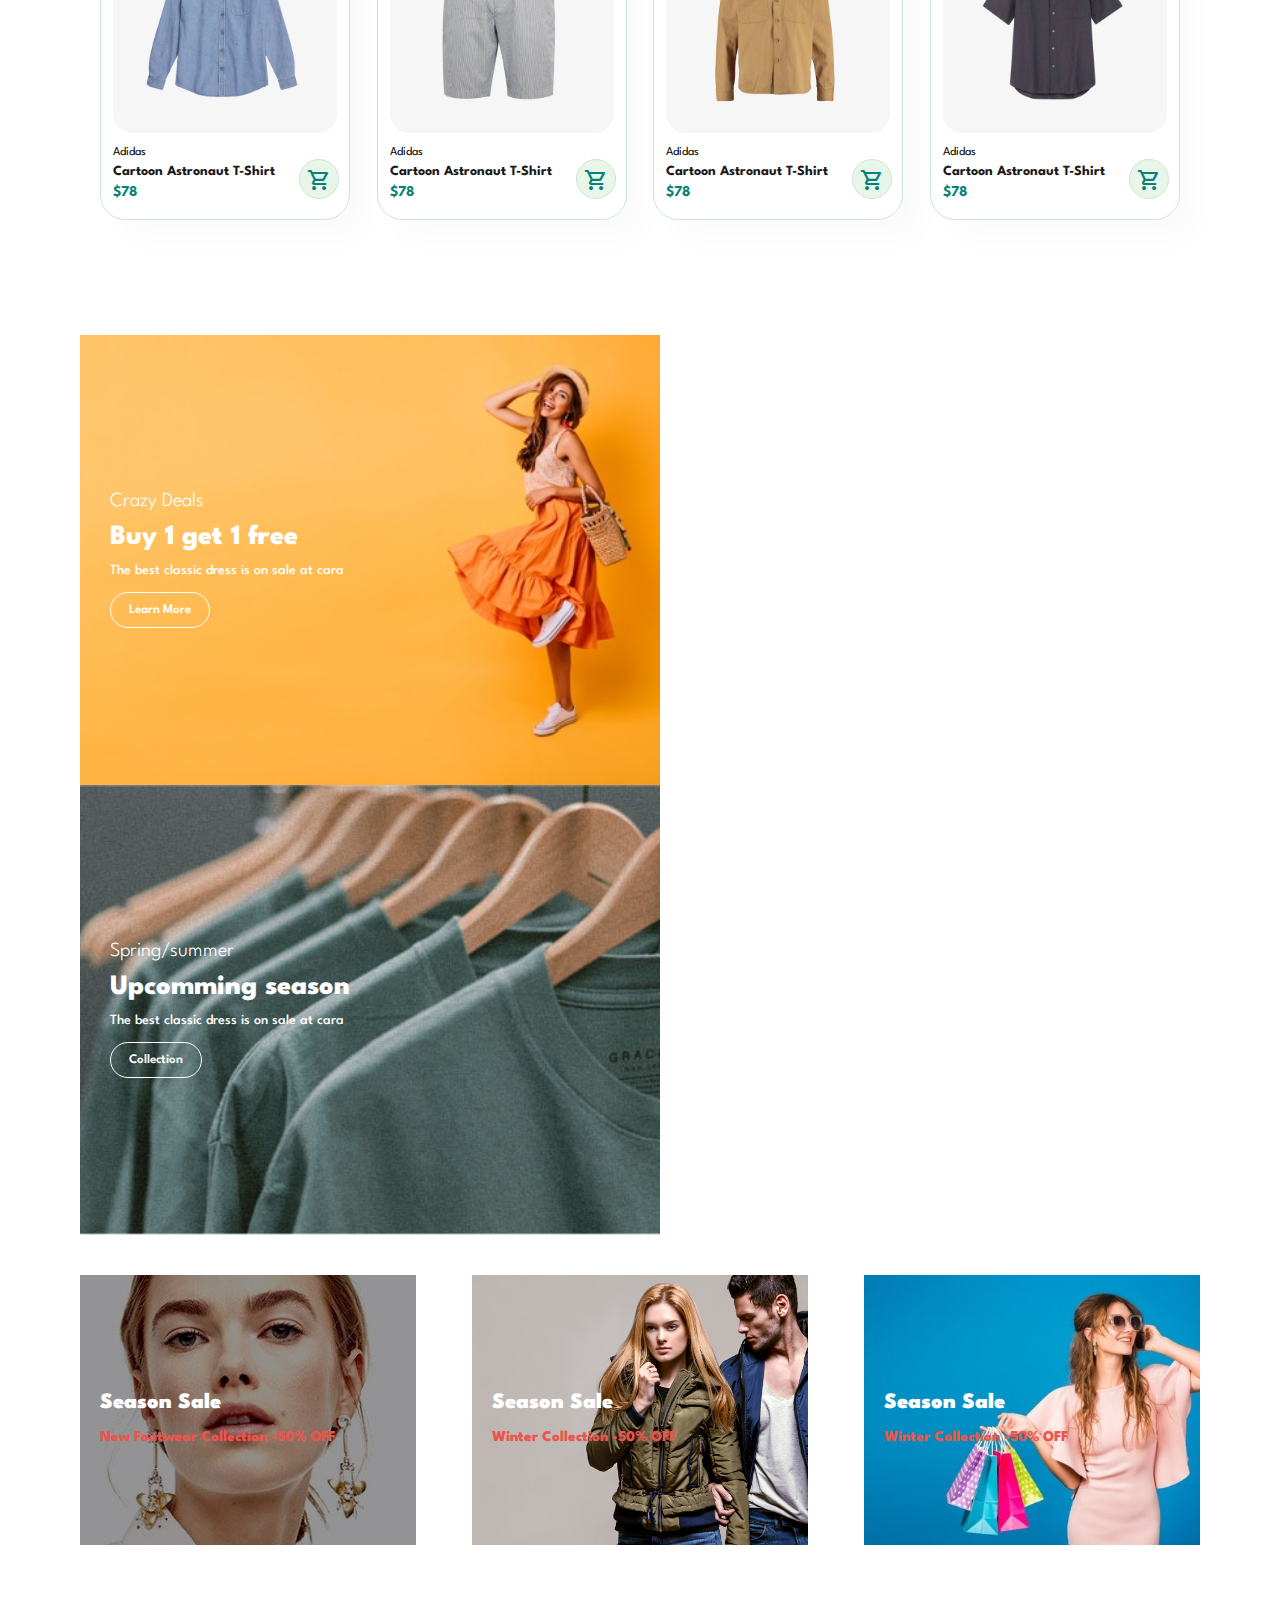
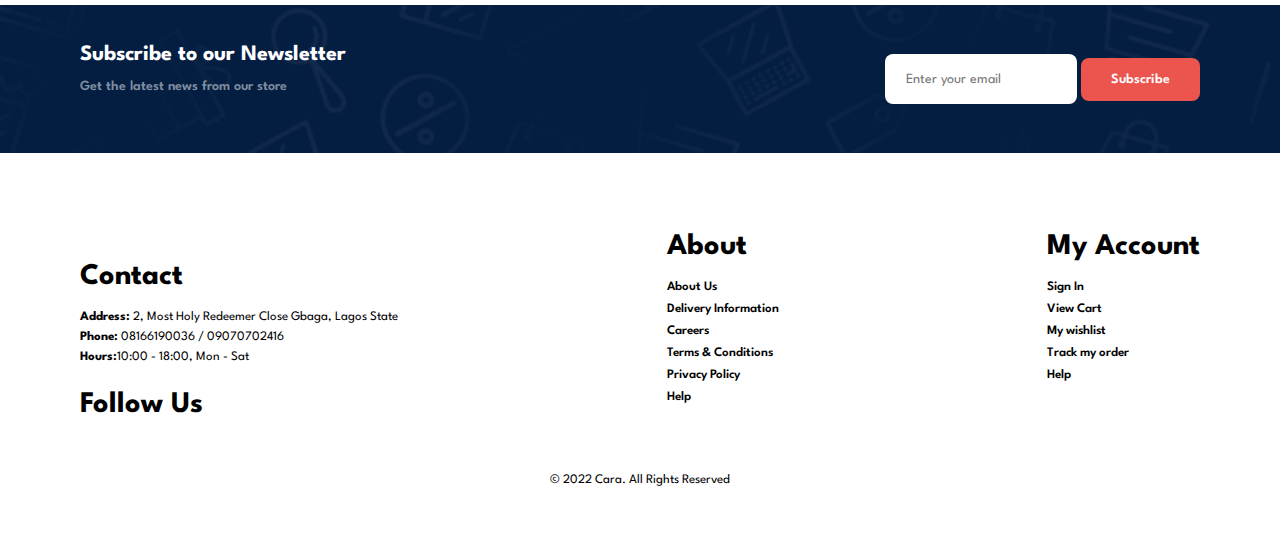
==== commit b3a2f040: "first commit" ====
--- a/homepage.html
+++ b/homepage.html
@@ -34,8 +34,8 @@
     </section>
 
     <section id="hero">
-        <h4>Trade-in-offer</h4>
-        <h2>Super value deals</h2>
+        <h4 style="color: #fff;">Trade-in-offer</h4>
+        <h2 style="color: #fff;">Super value deals</h2>
         <h1> On all products</h1>
         <p>Save more with coupons & up to 70% off!</p>
         <button>Shop Now</button>
--- a/style.css
+++ b/style.css
@@ -551,7 +551,7 @@
 }
 
 #hero {
-  background-image: url("img/banner/banner.jpg");
+  background-image: url("becca-mchaffie-Fzde_6ITjkw-unsplash.jpg");
   height: 90vh;
   width: 100%;
   background-position: top 25% right 0;
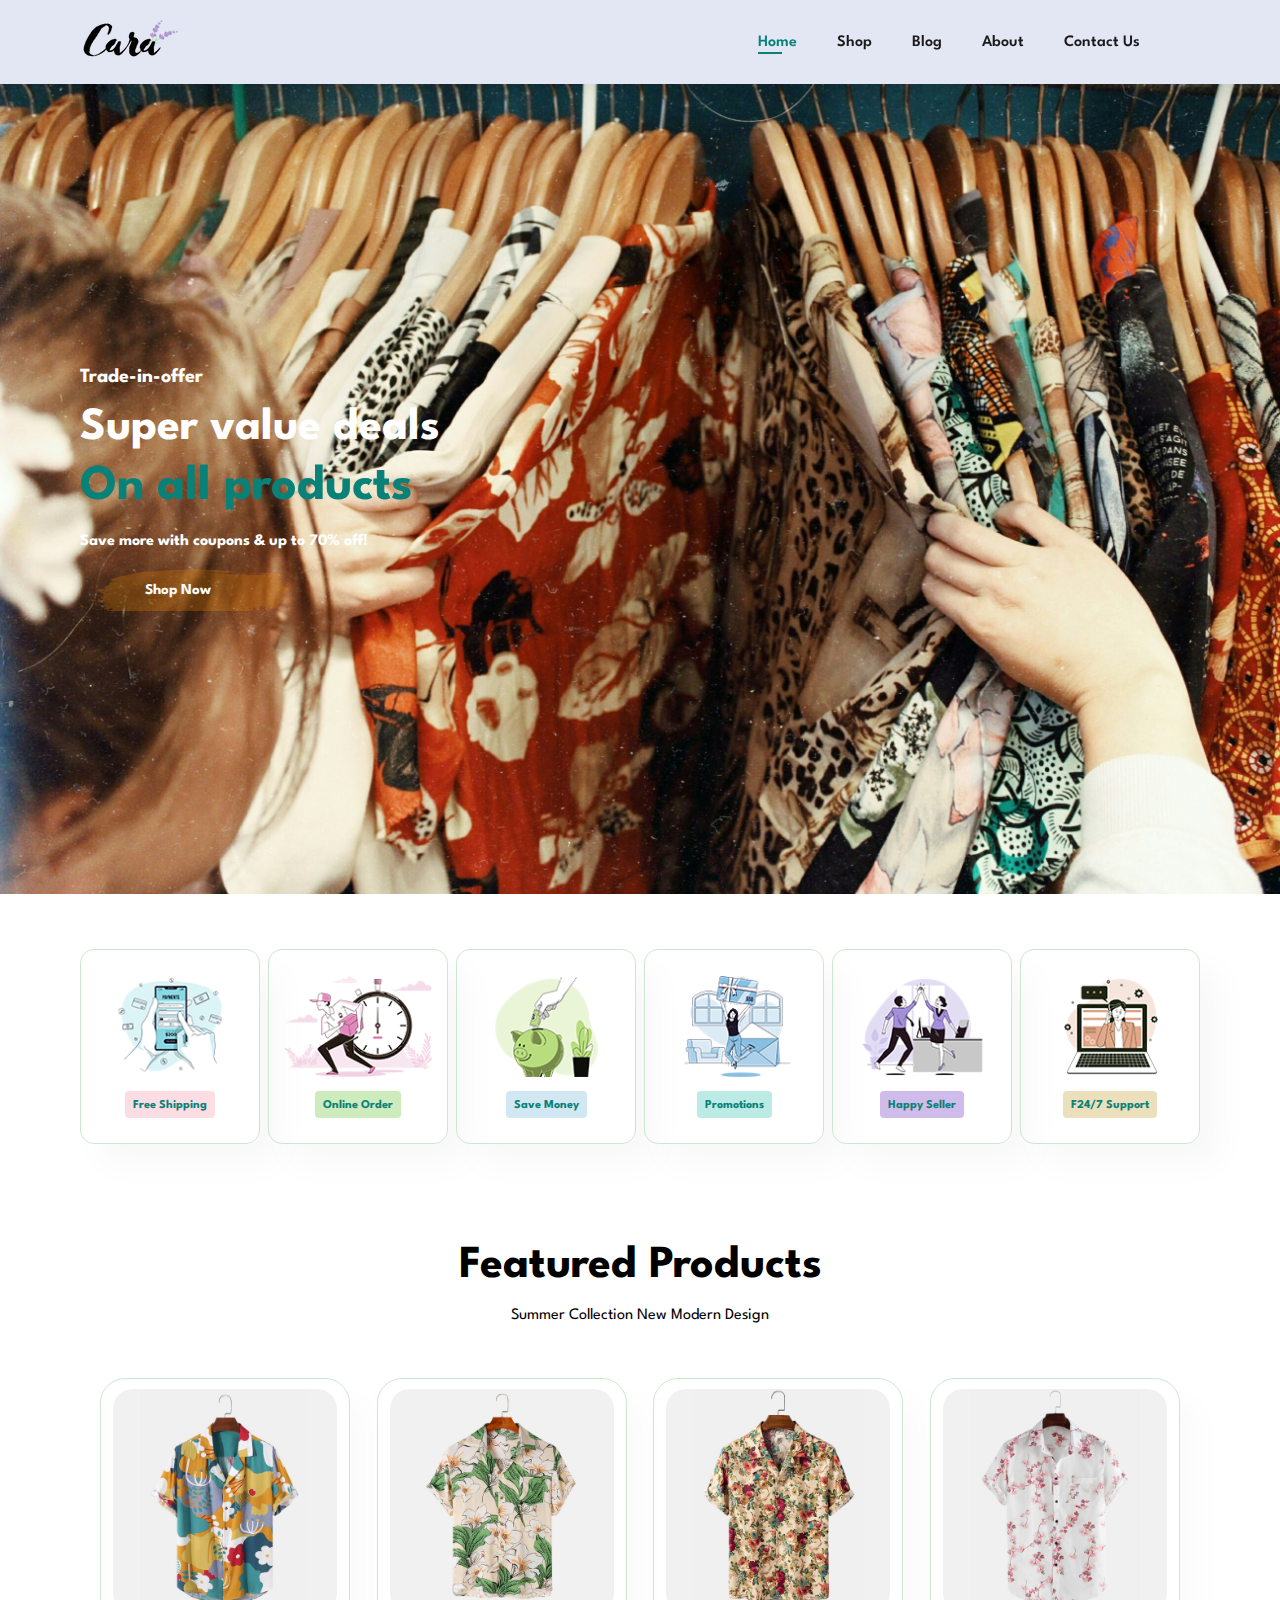
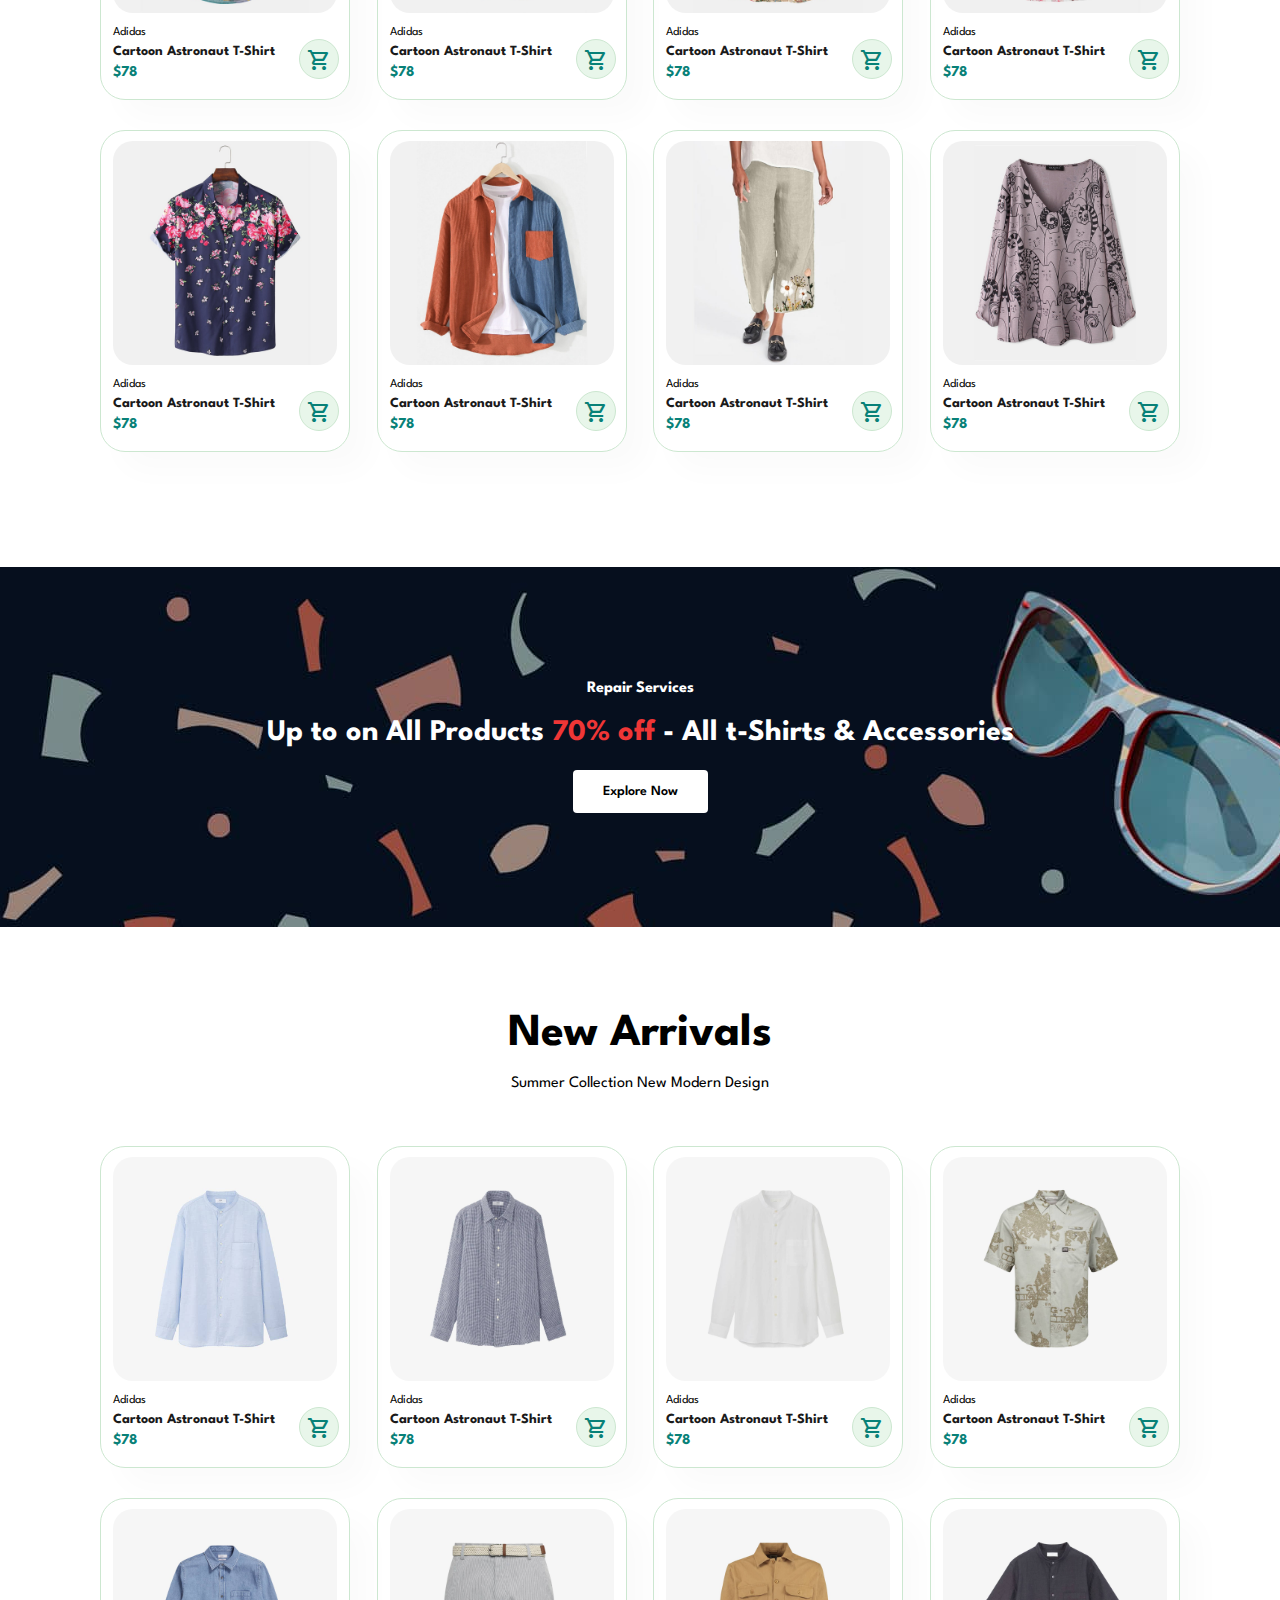
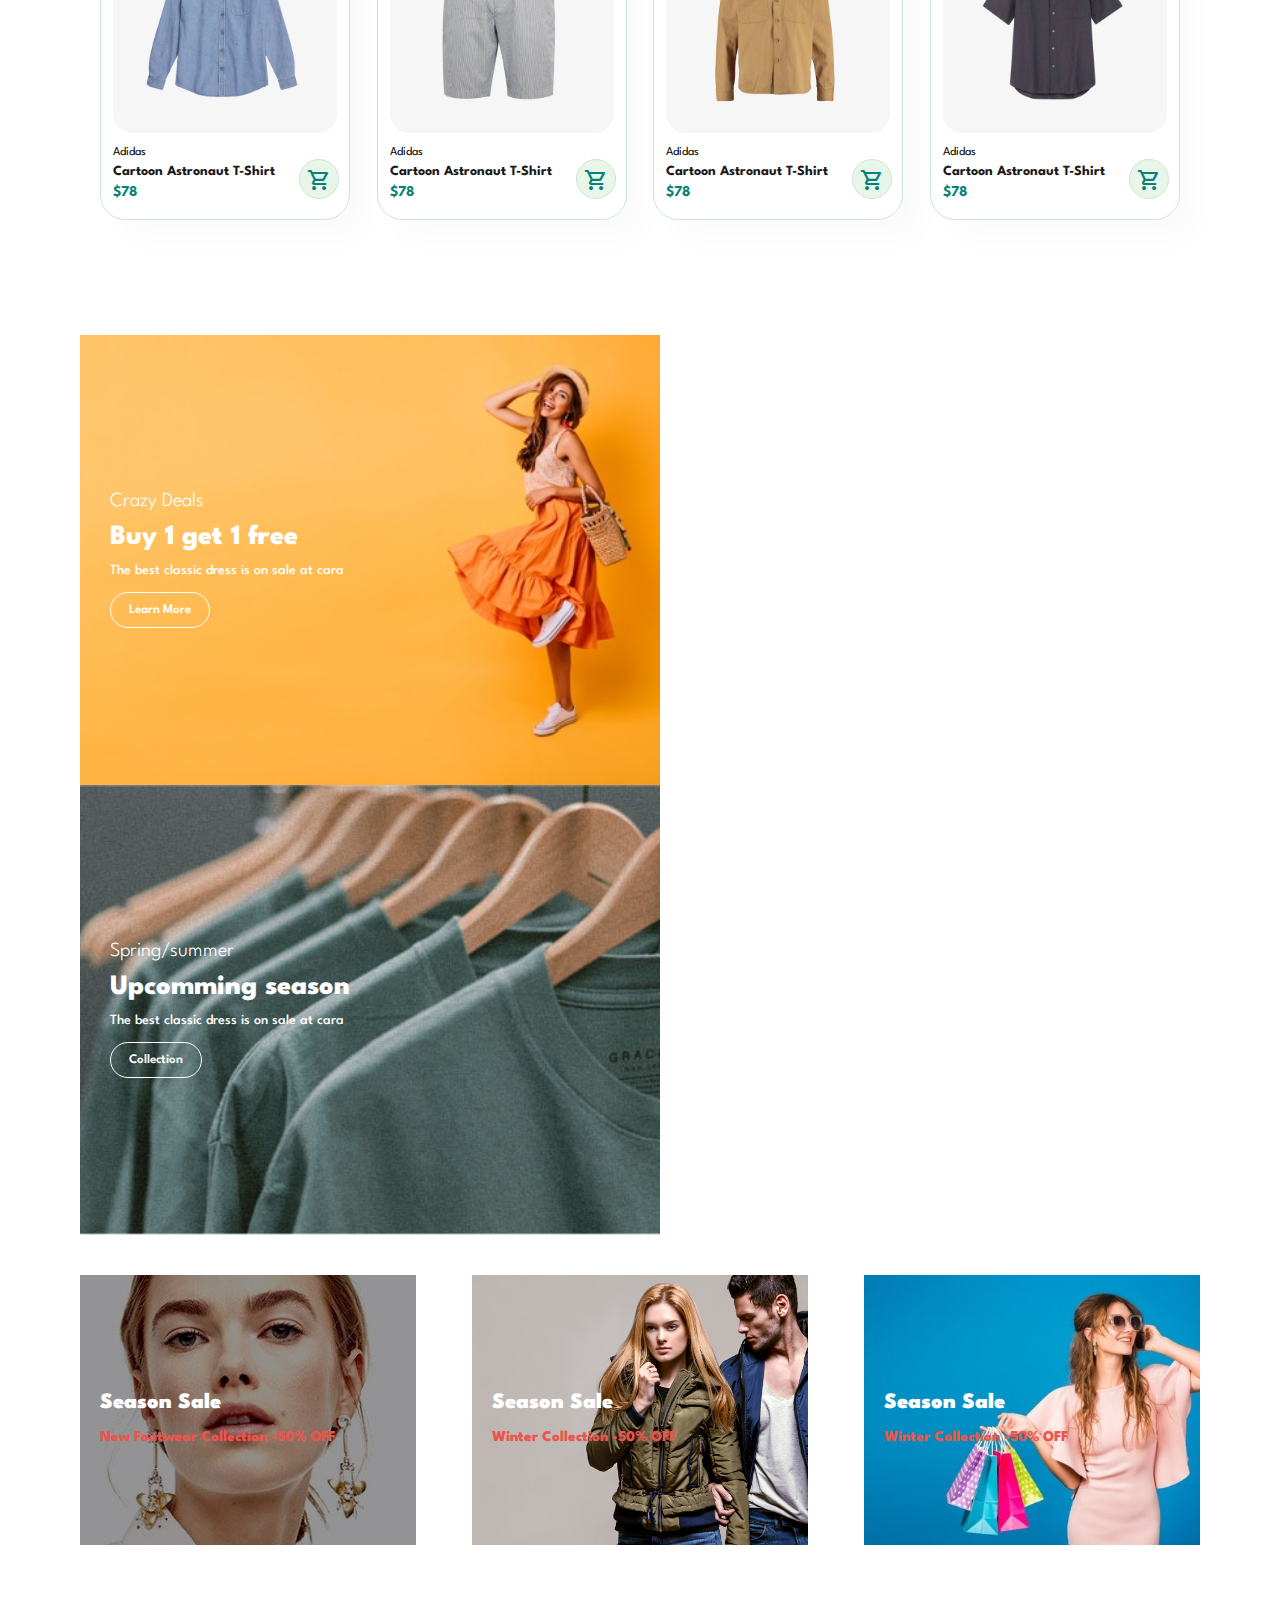
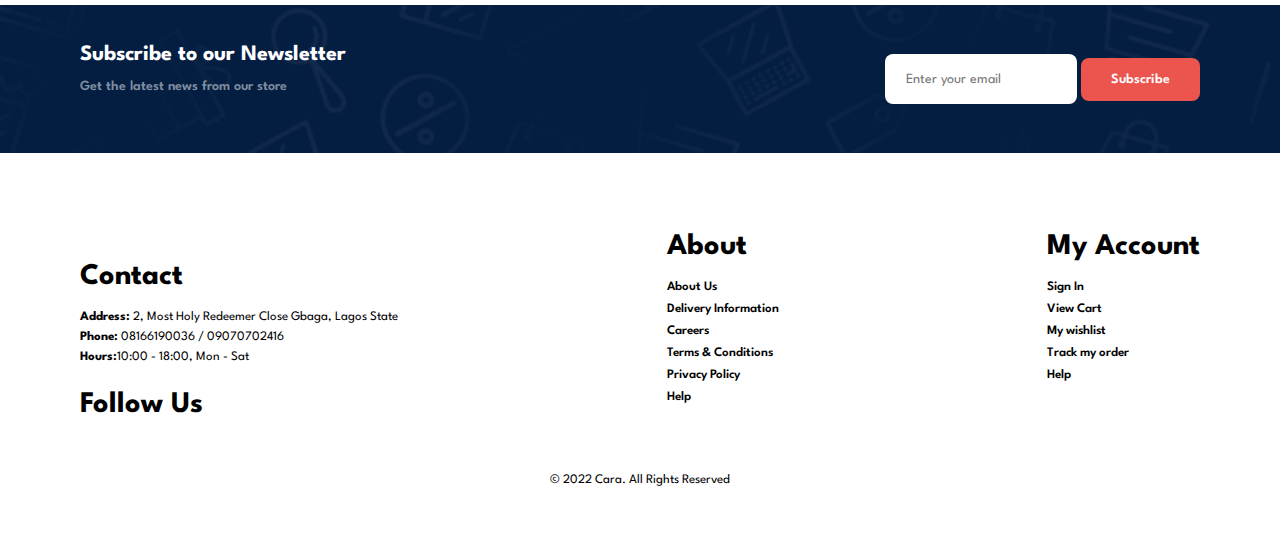
==== commit 21ad0135: "first commit" ====
--- a/homepage.html
+++ b/homepage.html
@@ -37,7 +37,7 @@
         <h4 style="color: #fff;">Trade-in-offer</h4>
         <h2 style="color: #fff;">Super value deals</h2>
         <h1> On all products</h1>
-        <p>Save more with coupons & up to 70% off!</p>
+        <p style="color: #fff; font-weight: 700;">Save more with coupons & up to 70% off!</p>
         <button>Shop Now</button>
     </section>
 
